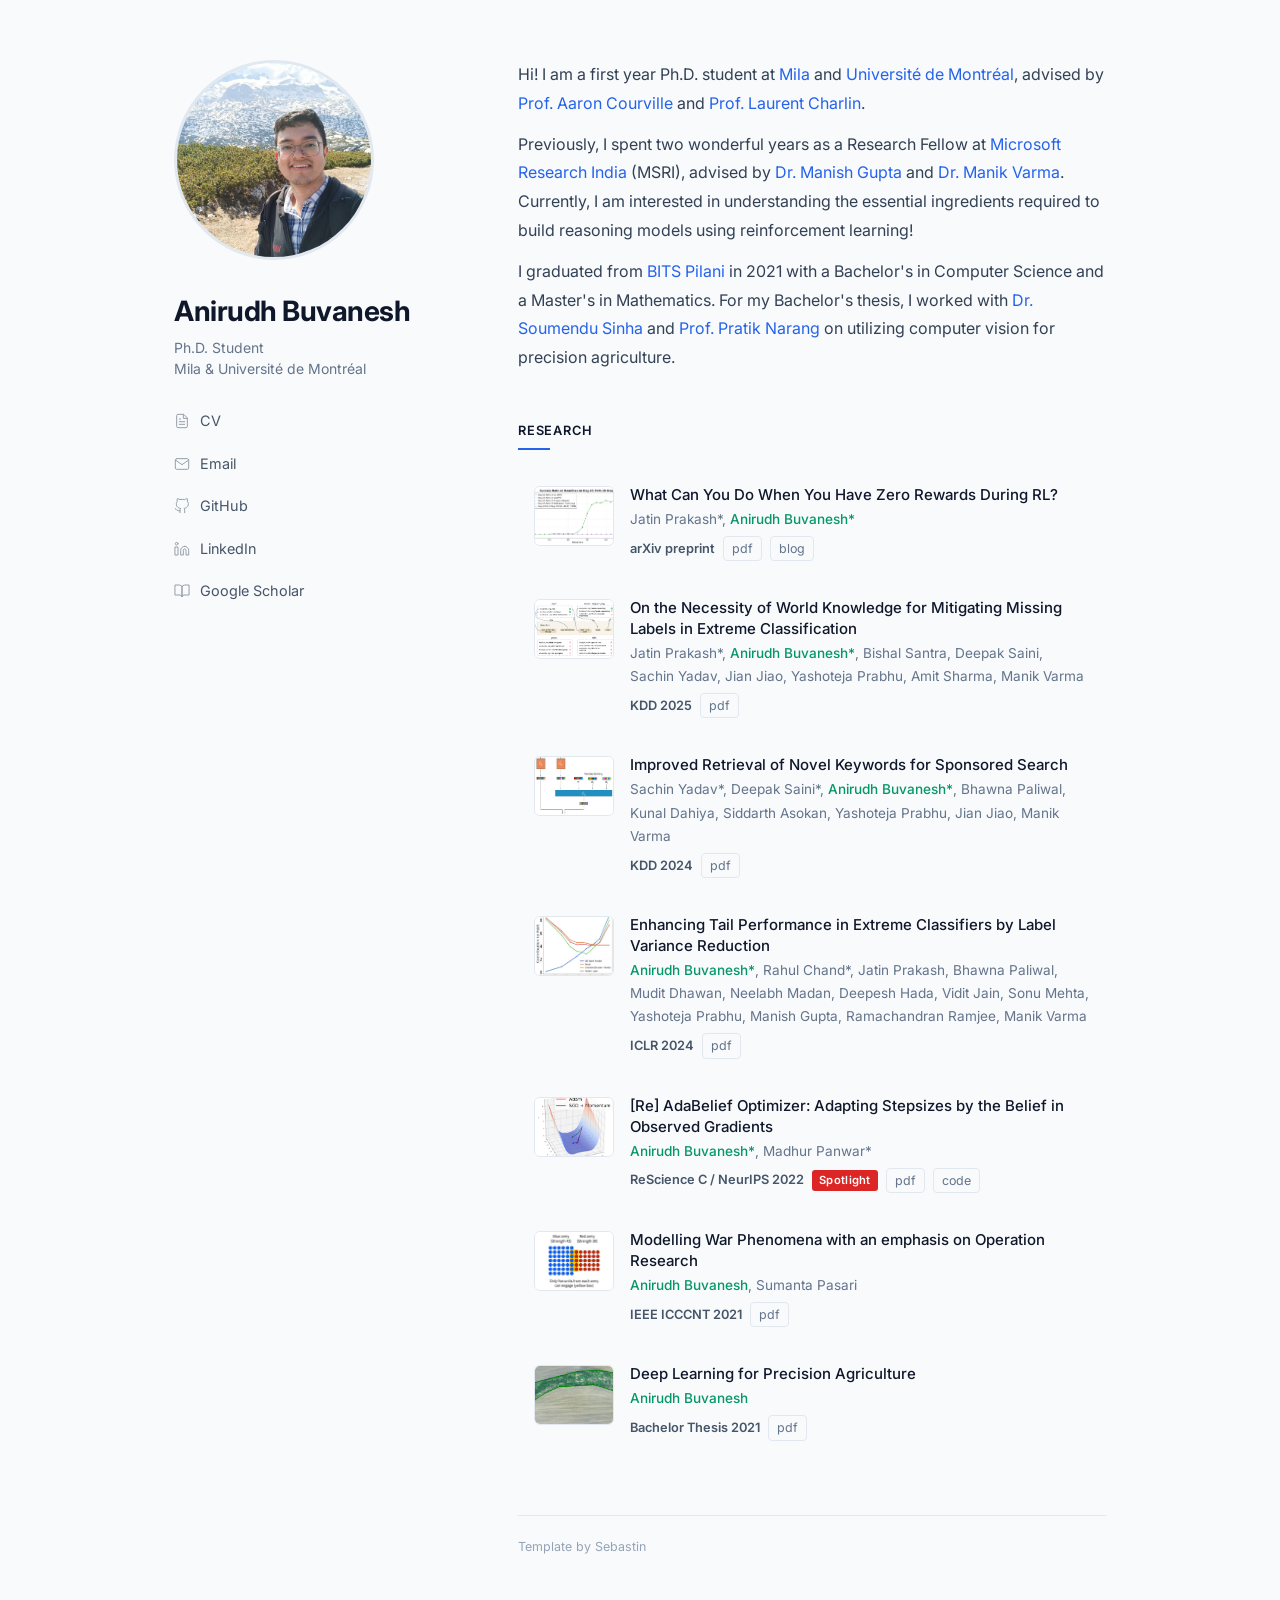
==== index.html @ 3d9d4ae3 "Redesign website with modern CSS Grid layout Drop Bootstrap dependency, fix broken image loading (ls" ====
<!doctype html>
<html lang="en">
  <head>
    <!-- Global site tag (gtag.js) - Google Analytics -->
    <script async src="https://www.googletagmanager.com/gtag/js?id=G-71WGBZ8XFJ"></script>
    <script>
      window.dataLayer = window.dataLayer || [];
      function gtag(){dataLayer.push(arguments);}
      gtag('js', new Date());
      gtag('config', 'G-71WGBZ8XFJ');
    </script>

    <meta charset="utf-8">
    <meta name="viewport" content="width=device-width, initial-scale=1">
    <meta name="title" content="Anirudh Buvanesh">
    <meta name="description" content="Ph.D. Student at Mila, Universit&eacute; de Montr&eacute;al">
    <meta name="theme-color" content="#0f172a">

    <link rel="apple-touch-icon" sizes="180x180" href="images/nicons/apple-touch-icon.png">
    <link rel="icon" type="image/png" sizes="32x32" href="images/nicons/favicon-32x32.png">
    <link rel="icon" type="image/png" sizes="16x16" href="images/nicons/favicon-16x16.png">
    <link href="https://fonts.googleapis.com/css2?family=Inter:wght@300;400;500;600;700&display=swap" rel="stylesheet">

    <title>Anirudh Buvanesh</title>

    <style>
      *, *::before, *::after { box-sizing: border-box; margin: 0; padding: 0; }

      html { scroll-behavior: smooth; }

      body {
        font-family: 'Inter', -apple-system, BlinkMacSystemFont, sans-serif;
        color: #334155;
        font-size: 15px;
        line-height: 1.7;
        background: #f8fafc;
      }

      .wrapper {
        max-width: 980px;
        margin: 0 auto;
        padding: 60px 24px 80px;
        display: grid;
        grid-template-columns: 280px 1fr;
        gap: 64px;
        align-items: start;
      }

      /* --- Sidebar --- */
      .sidebar {
        position: sticky;
        top: 40px;
      }

      .profile-pic {
        width: 200px;
        height: 200px;
        border-radius: 50%;
        object-fit: cover;
        border: 3px solid #e2e8f0;
        margin-bottom: 20px;
      }

      .name {
        font-size: 1.75rem;
        font-weight: 700;
        color: #0f172a;
        letter-spacing: -0.5px;
        margin-bottom: 2px;
      }

      .subtitle {
        font-size: 0.875rem;
        color: #64748b;
        margin-bottom: 24px;
        line-height: 1.5;
      }

      .nav-links {
        display: flex;
        flex-direction: column;
        gap: 6px;
      }

      .nav-link {
        display: inline-flex;
        align-items: center;
        gap: 10px;
        color: #475569;
        font-size: 0.9rem;
        font-weight: 400;
        padding: 6px 0;
        text-decoration: none;
        transition: color 0.15s;
      }

      .nav-link:hover {
        color: #0f172a;
      }

      .nav-link svg {
        width: 16px;
        height: 16px;
        opacity: 0.55;
        flex-shrink: 0;
        transition: opacity 0.15s;
      }

      .nav-link:hover svg {
        opacity: 0.85;
      }

      /* --- Main content --- */
      .main { min-width: 0; }

      .bio {
        font-size: 1rem;
        line-height: 1.8;
        color: #334155;
      }

      .bio a {
        color: #2563eb;
        text-decoration: none;
        border-bottom: 1px solid transparent;
        transition: border-color 0.2s;
      }

      .bio a:hover {
        border-bottom-color: #2563eb;
      }

      .section-title {
        font-size: 1.15rem;
        font-weight: 600;
        color: #0f172a;
        margin: 48px 0 20px;
        text-transform: uppercase;
        letter-spacing: 0.8px;
        font-size: 0.8rem;
      }

      .section-title::after {
        content: '';
        display: block;
        width: 32px;
        height: 2px;
        background: #2563eb;
        margin-top: 6px;
      }

      /* --- Paper cards --- */
      .papers { display: flex; flex-direction: column; gap: 8px; }

      .paper {
        display: grid;
        grid-template-columns: 80px 1fr;
        gap: 16px;
        padding: 14px 16px;
        border-radius: 10px;
        transition: background-color 0.15s;
      }

      .paper:hover {
        background: #f1f5f9;
      }

      .paper-img {
        width: 80px;
        height: 60px;
        object-fit: cover;
        border-radius: 6px;
        border: 1px solid #e2e8f0;
        margin-top: 2px;
      }

      .paper-info { min-width: 0; }

      .paper-title {
        font-weight: 500;
        color: #0f172a;
        line-height: 1.4;
      }

      .paper-title a {
        color: inherit;
        text-decoration: none;
        transition: color 0.15s;
      }

      .paper-title a:hover {
        color: #2563eb;
      }

      .paper-authors {
        font-size: 0.85rem;
        color: #64748b;
        margin-top: 3px;
      }

      .paper-authors .me {
        color: #059669;
        font-weight: 500;
      }

      .paper-meta {
        display: flex;
        align-items: center;
        gap: 8px;
        margin-top: 5px;
        flex-wrap: wrap;
      }

      .paper-venue {
        font-size: 0.8rem;
        font-weight: 600;
        color: #475569;
      }

      .badge-spotlight {
        font-size: 0.7rem;
        font-weight: 600;
        color: #fff;
        background: #dc2626;
        padding: 1px 7px;
        border-radius: 3px;
        letter-spacing: 0.3px;
      }

      .paper-link {
        font-size: 0.78rem;
        color: #64748b;
        border: 1px solid #e2e8f0;
        padding: 1px 8px;
        border-radius: 4px;
        text-decoration: none;
        transition: all 0.15s;
      }

      .paper-link:hover {
        background: #0f172a;
        color: #fff;
        border-color: #0f172a;
      }

      /* --- Footer --- */
      .footer {
        margin-top: 60px;
        padding-top: 20px;
        border-top: 1px solid #e2e8f0;
        font-size: 0.78rem;
        color: #94a3b8;
      }

      .footer a {
        color: #94a3b8;
        text-decoration: none;
      }

      .footer a:hover { color: #64748b; }

      /* --- Mobile --- */
      @media (max-width: 768px) {
        .wrapper {
          grid-template-columns: 1fr;
          gap: 32px;
          padding: 32px 20px 60px;
        }

        .sidebar {
          position: static;
          text-align: center;
        }

        .nav-links {
          flex-direction: row;
          flex-wrap: wrap;
          justify-content: center;
          gap: 4px 16px;
        }

        .paper {
          grid-template-columns: 1fr;
        }

        .paper-img { display: none; }
      }

      /* --- Fade in --- */
      @keyframes fadeIn {
        from { opacity: 0; transform: translateY(12px); }
        to { opacity: 1; transform: translateY(0); }
      }

      .bio { animation: fadeIn 0.5s ease-out; }
      .paper { animation: fadeIn 0.4s ease-out both; }
      .paper:nth-child(1) { animation-delay: 0.05s; }
      .paper:nth-child(2) { animation-delay: 0.1s; }
      .paper:nth-child(3) { animation-delay: 0.15s; }
      .paper:nth-child(4) { animation-delay: 0.2s; }
      .paper:nth-child(5) { animation-delay: 0.25s; }
      .paper:nth-child(6) { animation-delay: 0.3s; }
      .paper:nth-child(7) { animation-delay: 0.35s; }
    </style>
  </head>

  <body>
    <div class="wrapper">
      <!-- Sidebar -->
      <aside class="sidebar">
        <img src="images/tools/Anirudh_Profile.jpg" alt="Anirudh Buvanesh" class="profile-pic">
        <div class="name">Anirudh Buvanesh</div>
        <div class="subtitle">Ph.D. Student<br>Mila &amp; Universit&eacute; de Montr&eacute;al</div>
        <nav class="nav-links">
          <a class="nav-link" href="assets/Anirudh_CV.pdf" target="_blank">
            <svg viewBox="0 0 24 24" fill="none" stroke="currentColor" stroke-width="1.5" stroke-linecap="round" stroke-linejoin="round"><path d="M14 2H6a2 2 0 0 0-2 2v16a2 2 0 0 0 2 2h12a2 2 0 0 0 2-2V8z"/><polyline points="14 2 14 8 20 8"/><line x1="16" y1="13" x2="8" y2="13"/><line x1="16" y1="17" x2="8" y2="17"/><polyline points="10 9 9 9 8 9"/></svg>
            CV
          </a>
          <a class="nav-link" href="mailto:anirudhb1102@gmail.com">
            <svg viewBox="0 0 24 24" fill="none" stroke="currentColor" stroke-width="1.5" stroke-linecap="round" stroke-linejoin="round"><path d="M4 4h16c1.1 0 2 .9 2 2v12c0 1.1-.9 2-2 2H4c-1.1 0-2-.9-2-2V6c0-1.1.9-2 2-2z"/><polyline points="22,6 12,13 2,6"/></svg>
            Email
          </a>
          <a class="nav-link" href="https://github.com/anirudhb11" target="_blank">
            <svg viewBox="0 0 24 24" fill="none" stroke="currentColor" stroke-width="1.5" stroke-linecap="round" stroke-linejoin="round"><path d="M9 19c-5 1.5-5-2.5-7-3m14 6v-3.87a3.37 3.37 0 0 0-.94-2.61c3.14-.35 6.44-1.54 6.44-7A5.44 5.44 0 0 0 20 4.77 5.07 5.07 0 0 0 19.91 1S18.73.65 16 2.48a13.38 13.38 0 0 0-7 0C6.27.65 5.09 1 5.09 1A5.07 5.07 0 0 0 5 4.77a5.44 5.44 0 0 0-1.5 3.78c0 5.42 3.3 6.61 6.44 7A3.37 3.37 0 0 0 9 18.13V22"/></svg>
            GitHub
          </a>
          <a class="nav-link" href="https://in.linkedin.com/in/anirudh-buvanesh-93873a146" target="_blank">
            <svg viewBox="0 0 24 24" fill="none" stroke="currentColor" stroke-width="1.5" stroke-linecap="round" stroke-linejoin="round"><path d="M16 8a6 6 0 0 1 6 6v7h-4v-7a2 2 0 0 0-2-2 2 2 0 0 0-2 2v7h-4v-7a6 6 0 0 1 6-6z"/><rect x="2" y="9" width="4" height="12"/><circle cx="4" cy="4" r="2"/></svg>
            LinkedIn
          </a>
          <a class="nav-link" href="https://scholar.google.com/citations?user=xohr6bwAAAAJ&hl=en" target="_blank">
            <svg viewBox="0 0 24 24" fill="none" stroke="currentColor" stroke-width="1.5" stroke-linecap="round" stroke-linejoin="round"><path d="M2 3h6a4 4 0 0 1 4 4v14a3 3 0 0 0-3-3H2z"/><path d="M22 3h-6a4 4 0 0 0-4 4v14a3 3 0 0 1 3-3h7z"/></svg>
            Google Scholar
          </a>
        </nav>
      </aside>

      <!-- Main Content -->
      <main class="main">
        <div class="bio">
          <p>Hi! I am a first year Ph.D. student at <a href="https://mila.quebec/en/about/about-mila">Mila</a> and <a href="https://www.umontreal.ca/">Universit&eacute; de Montr&eacute;al</a>, advised by <a href="https://mila.quebec/en/directory/aaron-courville">Prof. Aaron Courville</a> and <a href="https://mila.quebec/en/directory/laurent-charlin">Prof. Laurent Charlin</a>.</p>

          <p style="margin-top: 12px;">Previously, I spent two wonderful years as a Research Fellow at <a href="https://www.microsoft.com/en-us/research/academic-program/research-fellows-program-at-microsoft-research-india/" target="_blank">Microsoft Research India</a> (MSRI), advised by <a href="https://www.microsoft.com/en-us/research/people/gmanish/" target="_blank">Dr. Manish Gupta</a> and <a href="http://manikvarma.org/" target="_blank">Dr. Manik Varma</a>. Currently, I am interested in understanding the essential ingredients required to build reasoning models using reinforcement learning!</p>

          <p style="margin-top: 12px;">I graduated from <a href="https://www.bits-pilani.ac.in/" target="_blank">BITS Pilani</a> in 2021 with a Bachelor's in Computer Science and a Master's in Mathematics. For my Bachelor's thesis, I worked with <a href="https://www.ceeri.res.in/profiles/soumendu-sinha/" target="_blank">Dr. Soumendu Sinha</a> and <a href="https://www.bits-pilani.ac.in/pilani/pratik-narang/" target="_blank">Prof. Pratik Narang</a> on utilizing computer vision for precision agriculture.</p>
        </div>

        <div class="section-title">Research</div>

        <div class="papers">

          <div class="paper">
            <img src="images/sides/ZeroRewards.png" alt="" class="paper-img">
            <div class="paper-info">
              <div class="paper-title"><a href="https://arxiv.org/abs/2510.03971" target="_blank">What Can You Do When You Have Zero Rewards During RL?</a></div>
              <div class="paper-authors">Jatin Prakash*, <span class="me">Anirudh Buvanesh*</span></div>
              <div class="paper-meta">
                <span class="paper-venue">arXiv preprint</span>
                <a class="paper-link" href="https://arxiv.org/pdf/2510.03971.pdf" target="_blank">pdf</a>
                <a class="paper-link" href="https://spiffy-airbus-472.notion.site/What-Can-You-Do-When-You-Have-Zero-Rewards-During-RL-260429bdb7308024b6bdd3ed4f64c15f" target="_blank">blog</a>
              </div>
            </div>
          </div>

          <div class="paper">
            <img src="images/sides/Skim.png" alt="" class="paper-img">
            <div class="paper-info">
              <div class="paper-title"><a href="assets/pubs/prakash25skim.pdf" target="_blank">On the Necessity of World Knowledge for Mitigating Missing Labels in Extreme Classification</a></div>
              <div class="paper-authors">Jatin Prakash*, <span class="me">Anirudh Buvanesh*</span>, Bishal Santra, Deepak Saini, Sachin Yadav, Jian Jiao, Yashoteja Prabhu, Amit Sharma, Manik Varma</div>
              <div class="paper-meta">
                <span class="paper-venue">KDD 2025</span>
                <a class="paper-link" href="assets/pubs/prakash25skim.pdf" target="_blank">pdf</a>
              </div>
            </div>
          </div>

          <div class="paper">
            <img src="images/sides/Irene.jpg" alt="" class="paper-img">
            <div class="paper-info">
              <div class="paper-title"><a href="assets/pubs/yadav24irene.pdf" target="_blank">Improved Retrieval of Novel Keywords for Sponsored Search</a></div>
              <div class="paper-authors">Sachin Yadav*, Deepak Saini*, <span class="me">Anirudh Buvanesh*</span>, Bhawna Paliwal, Kunal Dahiya, Siddarth Asokan, Yashoteja Prabhu, Jian Jiao, Manik Varma</div>
              <div class="paper-meta">
                <span class="paper-venue">KDD 2024</span>
                <a class="paper-link" href="assets/pubs/yadav24irene.pdf" target="_blank">pdf</a>
              </div>
            </div>
          </div>

          <div class="paper">
            <img src="images/sides/Lever.jpg" alt="" class="paper-img">
            <div class="paper-info">
              <div class="paper-title"><a href="assets/pubs/buvanesh24lever.pdf" target="_blank">Enhancing Tail Performance in Extreme Classifiers by Label Variance Reduction</a></div>
              <div class="paper-authors"><span class="me">Anirudh Buvanesh*</span>, Rahul Chand*, Jatin Prakash, Bhawna Paliwal, Mudit Dhawan, Neelabh Madan, Deepesh Hada, Vidit Jain, Sonu Mehta, Yashoteja Prabhu, Manish Gupta, Ramachandran Ramjee, Manik Varma</div>
              <div class="paper-meta">
                <span class="paper-venue">ICLR 2024</span>
                <a class="paper-link" href="assets/pubs/buvanesh24lever.pdf" target="_blank">pdf</a>
              </div>
            </div>
          </div>

          <div class="paper">
            <img src="images/sides/AdaBelief.png" alt="" class="paper-img">
            <div class="paper-info">
              <div class="paper-title"><a href="https://neurips.cc/virtual/2022/spotlight/64784" target="_blank">[Re] AdaBelief Optimizer: Adapting Stepsizes by the Belief in Observed Gradients</a></div>
              <div class="paper-authors"><span class="me">Anirudh Buvanesh*</span>, Madhur Panwar*</div>
              <div class="paper-meta">
                <span class="paper-venue">ReScience C / NeurIPS 2022</span>
                <span class="badge-spotlight">Spotlight</span>
                <a class="paper-link" href="assets/pubs/buvanesh22re_adabelief.pdf" target="_blank">pdf</a>
                <a class="paper-link" href="https://github.com/anirudhb11/Adabelief-Optimizer-RC/" target="_blank">code</a>
              </div>
            </div>
          </div>

          <div class="paper">
            <img src="images/sides/WarModels.jpg" alt="" class="paper-img">
            <div class="paper-info">
              <div class="paper-title"><a href="https://ieeexplore.ieee.org/document/9579660" target="_blank">Modelling War Phenomena with an emphasis on Operation Research</a></div>
              <div class="paper-authors"><span class="me">Anirudh Buvanesh</span>, Sumanta Pasari</div>
              <div class="paper-meta">
                <span class="paper-venue">IEEE ICCCNT 2021</span>
                <a class="paper-link" href="assets/pubs/buvanesh21modelingwar.pdf" target="_blank">pdf</a>
              </div>
            </div>
          </div>

          <div class="paper">
            <img src="images/sides/Waterway.png" alt="" class="paper-img">
            <div class="paper-info">
              <div class="paper-title"><a href="https://www.researchgate.net/publication/355886893_Proposing_A_Deep_Learning_Based_Architecture_for_Agriculture_Vision" target="_blank">Deep Learning for Precision Agriculture</a></div>
              <div class="paper-authors"><span class="me">Anirudh Buvanesh</span></div>
              <div class="paper-meta">
                <span class="paper-venue">Bachelor Thesis 2021</span>
                <a class="paper-link" href="assets/pubs/buvanesh21thesis.pdf" target="_blank">pdf</a>
              </div>
            </div>
          </div>

        </div>

        <div class="footer">
          Template by <a href="https://github.com/SebastinSanty/minimal-research-theme" target="_blank">Sebastin</a>
        </div>
      </main>
    </div>

    <a href="https://clustrmaps.com/site/1bljo" title="Visit tracker"><img src="//www.clustrmaps.com/map_v2.png?d=gPHSdbYw5_9LyWfoYNEn8Vqli8zfJqP0tW79X38uS-Q&cl=ffffff" style="display:none"></a>
  </body>
</html>
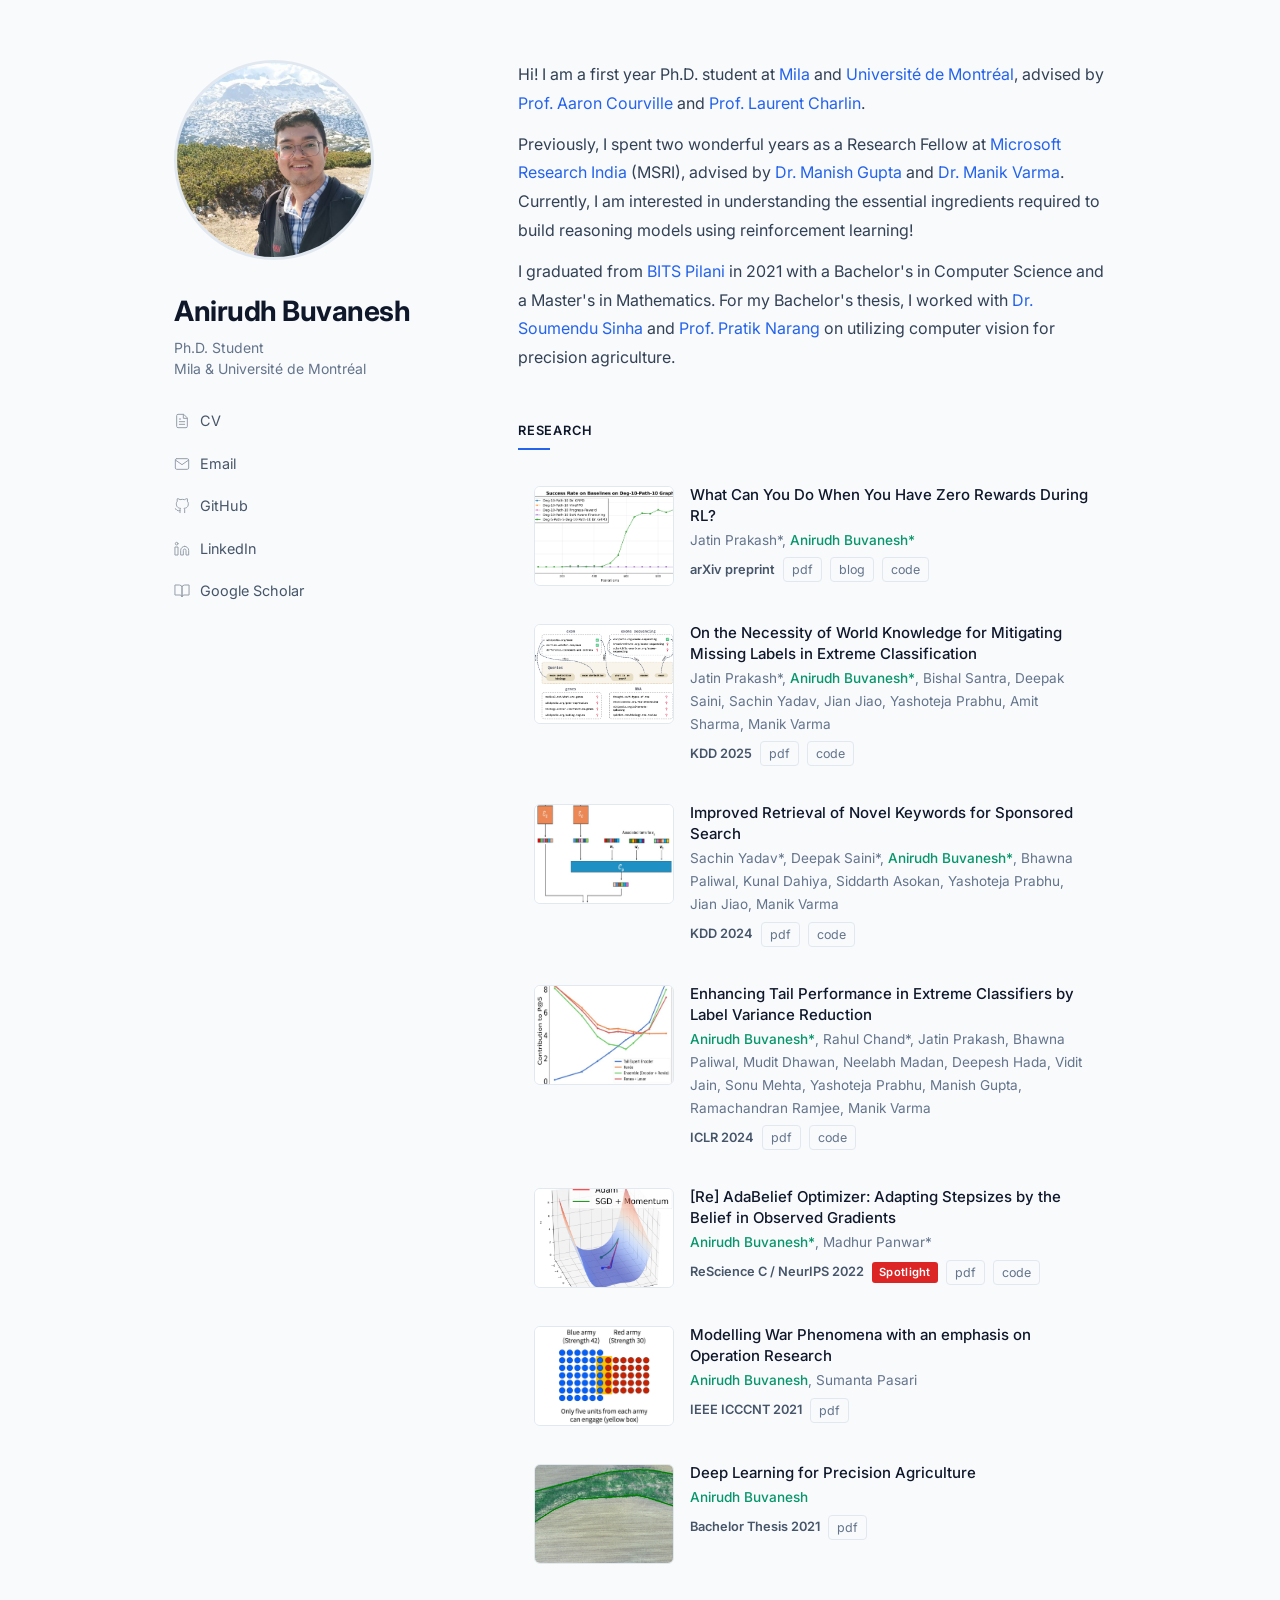
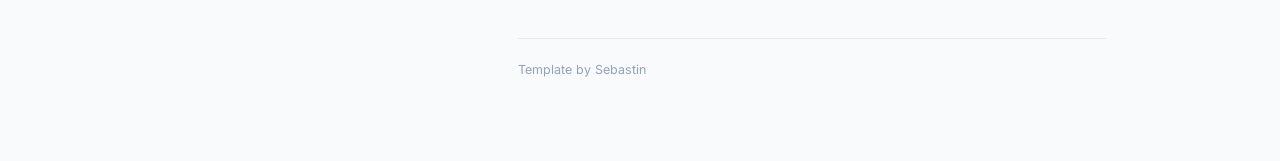
==== commit c0d3f584: "Add code links to papers and enlarge paper thumbnails Co-Authored-By: Claude Opus 4.6 <noreply@anthr" ====
--- a/index.html
+++ b/index.html
@@ -154,7 +154,7 @@
 
       .paper {
         display: grid;
-        grid-template-columns: 80px 1fr;
+        grid-template-columns: 140px 1fr;
         gap: 16px;
         padding: 14px 16px;
         border-radius: 10px;
@@ -166,8 +166,8 @@
       }
 
       .paper-img {
-        width: 80px;
-        height: 60px;
+        width: 140px;
+        height: 100px;
         object-fit: cover;
         border-radius: 6px;
         border: 1px solid #e2e8f0;
@@ -358,6 +358,7 @@
                 <span class="paper-venue">arXiv preprint</span>
                 <a class="paper-link" href="https://arxiv.org/pdf/2510.03971.pdf" target="_blank">pdf</a>
                 <a class="paper-link" href="https://spiffy-airbus-472.notion.site/What-Can-You-Do-When-You-Have-Zero-Rewards-During-RL-260429bdb7308024b6bdd3ed4f64c15f" target="_blank">blog</a>
+                <a class="paper-link" href="https://github.com/rl4reasoning/rl-baselines" target="_blank">code</a>
               </div>
             </div>
           </div>
@@ -370,6 +371,7 @@
               <div class="paper-meta">
                 <span class="paper-venue">KDD 2025</span>
                 <a class="paper-link" href="assets/pubs/prakash25skim.pdf" target="_blank">pdf</a>
+                <a class="paper-link" href="https://github.com/bicycleman15/skim" target="_blank">code</a>
               </div>
             </div>
           </div>
@@ -382,6 +384,7 @@
               <div class="paper-meta">
                 <span class="paper-venue">KDD 2024</span>
                 <a class="paper-link" href="assets/pubs/yadav24irene.pdf" target="_blank">pdf</a>
+                <a class="paper-link" href="https://github.com/yadav-sachin/IRENE" target="_blank">code</a>
               </div>
             </div>
           </div>
@@ -394,6 +397,7 @@
               <div class="paper-meta">
                 <span class="paper-venue">ICLR 2024</span>
                 <a class="paper-link" href="assets/pubs/buvanesh24lever.pdf" target="_blank">pdf</a>
+                <a class="paper-link" href="https://github.com/anirudhb11/LEVER" target="_blank">code</a>
               </div>
             </div>
           </div>
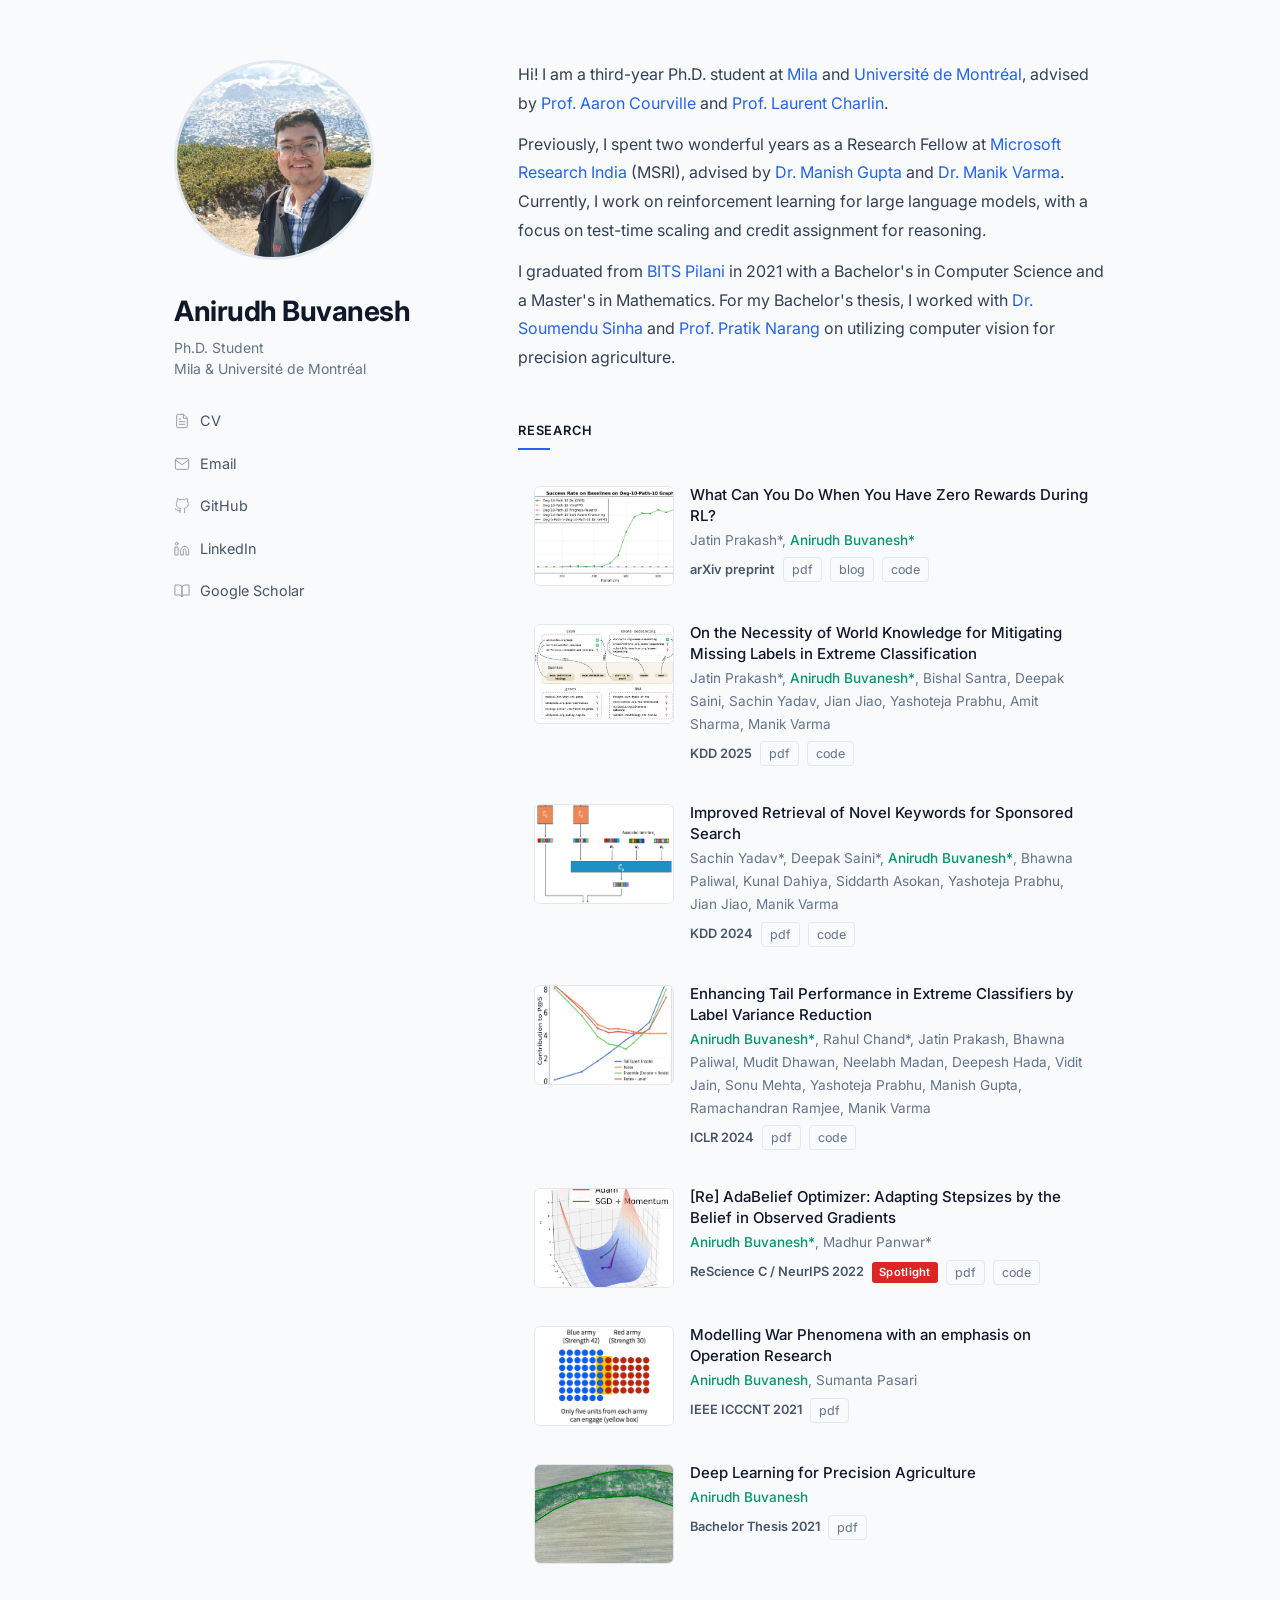
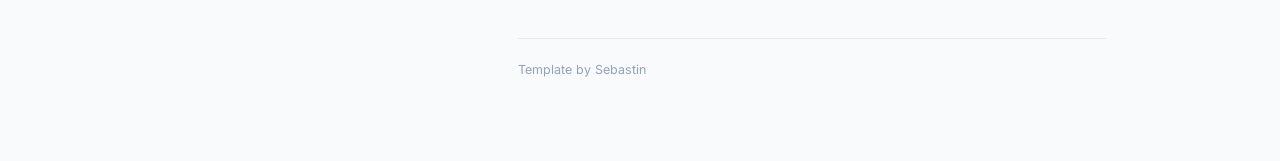
==== commit 3d019909: "Update PhD year and research interests" ====
--- a/index.html
+++ b/index.html
@@ -338,9 +338,9 @@
       <!-- Main Content -->
       <main class="main">
         <div class="bio">
-          <p>Hi! I am a first year Ph.D. student at <a href="https://mila.quebec/en/about/about-mila">Mila</a> and <a href="https://www.umontreal.ca/">Universit&eacute; de Montr&eacute;al</a>, advised by <a href="https://mila.quebec/en/directory/aaron-courville">Prof. Aaron Courville</a> and <a href="https://mila.quebec/en/directory/laurent-charlin">Prof. Laurent Charlin</a>.</p>
-
-          <p style="margin-top: 12px;">Previously, I spent two wonderful years as a Research Fellow at <a href="https://www.microsoft.com/en-us/research/academic-program/research-fellows-program-at-microsoft-research-india/" target="_blank">Microsoft Research India</a> (MSRI), advised by <a href="https://www.microsoft.com/en-us/research/people/gmanish/" target="_blank">Dr. Manish Gupta</a> and <a href="http://manikvarma.org/" target="_blank">Dr. Manik Varma</a>. Currently, I am interested in understanding the essential ingredients required to build reasoning models using reinforcement learning!</p>
+          <p>Hi! I am a third-year Ph.D. student at <a href="https://mila.quebec/en/about/about-mila">Mila</a> and <a href="https://www.umontreal.ca/">Universit&eacute; de Montr&eacute;al</a>, advised by <a href="https://mila.quebec/en/directory/aaron-courville">Prof. Aaron Courville</a> and <a href="https://mila.quebec/en/directory/laurent-charlin">Prof. Laurent Charlin</a>.</p>
+
+          <p style="margin-top: 12px;">Previously, I spent two wonderful years as a Research Fellow at <a href="https://www.microsoft.com/en-us/research/academic-program/research-fellows-program-at-microsoft-research-india/" target="_blank">Microsoft Research India</a> (MSRI), advised by <a href="https://www.microsoft.com/en-us/research/people/gmanish/" target="_blank">Dr. Manish Gupta</a> and <a href="http://manikvarma.org/" target="_blank">Dr. Manik Varma</a>. Currently, I work on reinforcement learning for large language models, with a focus on test-time scaling and credit assignment for reasoning.</p>
 
           <p style="margin-top: 12px;">I graduated from <a href="https://www.bits-pilani.ac.in/" target="_blank">BITS Pilani</a> in 2021 with a Bachelor's in Computer Science and a Master's in Mathematics. For my Bachelor's thesis, I worked with <a href="https://www.ceeri.res.in/profiles/soumendu-sinha/" target="_blank">Dr. Soumendu Sinha</a> and <a href="https://www.bits-pilani.ac.in/pilani/pratik-narang/" target="_blank">Prof. Pratik Narang</a> on utilizing computer vision for precision agriculture.</p>
         </div>
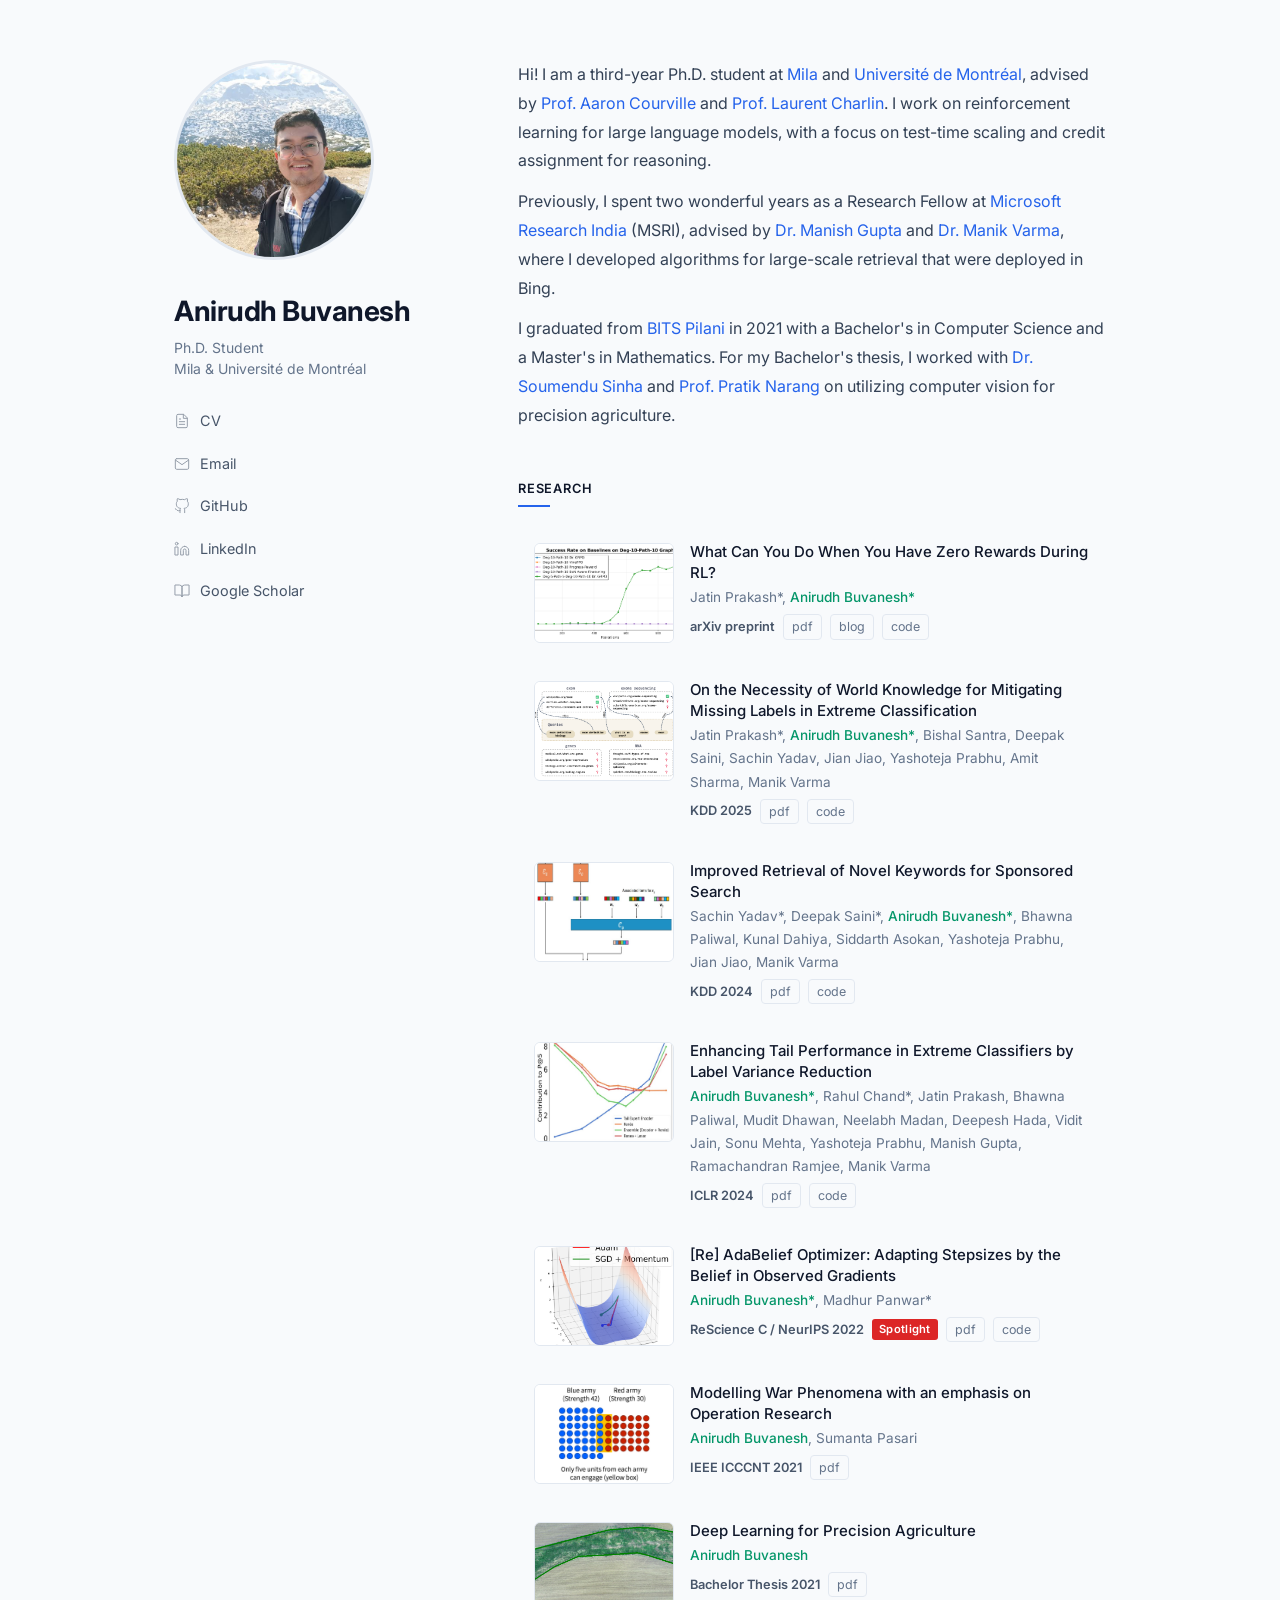
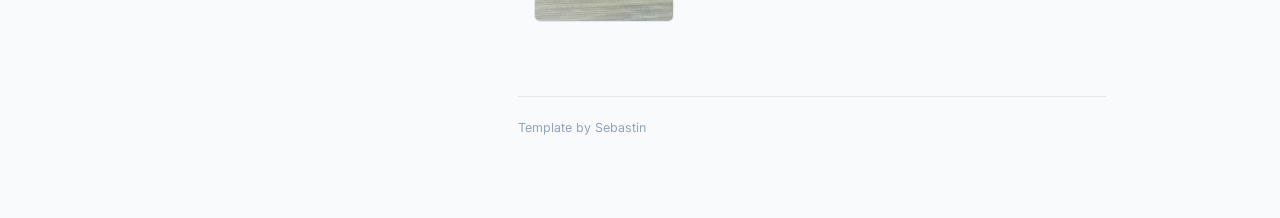
==== commit c12e97c3: "Refine homepage research summary" ====
--- a/index.html
+++ b/index.html
@@ -338,9 +338,9 @@
       <!-- Main Content -->
       <main class="main">
         <div class="bio">
-          <p>Hi! I am a third-year Ph.D. student at <a href="https://mila.quebec/en/about/about-mila">Mila</a> and <a href="https://www.umontreal.ca/">Universit&eacute; de Montr&eacute;al</a>, advised by <a href="https://mila.quebec/en/directory/aaron-courville">Prof. Aaron Courville</a> and <a href="https://mila.quebec/en/directory/laurent-charlin">Prof. Laurent Charlin</a>.</p>
-
-          <p style="margin-top: 12px;">Previously, I spent two wonderful years as a Research Fellow at <a href="https://www.microsoft.com/en-us/research/academic-program/research-fellows-program-at-microsoft-research-india/" target="_blank">Microsoft Research India</a> (MSRI), advised by <a href="https://www.microsoft.com/en-us/research/people/gmanish/" target="_blank">Dr. Manish Gupta</a> and <a href="http://manikvarma.org/" target="_blank">Dr. Manik Varma</a>. Currently, I work on reinforcement learning for large language models, with a focus on test-time scaling and credit assignment for reasoning.</p>
+          <p>Hi! I am a third-year Ph.D. student at <a href="https://mila.quebec/en/about/about-mila">Mila</a> and <a href="https://www.umontreal.ca/">Universit&eacute; de Montr&eacute;al</a>, advised by <a href="https://mila.quebec/en/directory/aaron-courville">Prof. Aaron Courville</a> and <a href="https://mila.quebec/en/directory/laurent-charlin">Prof. Laurent Charlin</a>. I work on reinforcement learning for large language models, with a focus on test-time scaling and credit assignment for reasoning.</p>
+
+          <p style="margin-top: 12px;">Previously, I spent two wonderful years as a Research Fellow at <a href="https://www.microsoft.com/en-us/research/academic-program/research-fellows-program-at-microsoft-research-india/" target="_blank">Microsoft Research India</a> (MSRI), advised by <a href="https://www.microsoft.com/en-us/research/people/gmanish/" target="_blank">Dr. Manish Gupta</a> and <a href="http://manikvarma.org/" target="_blank">Dr. Manik Varma</a>, where I developed algorithms for large-scale retrieval that were deployed in Bing.</p>
 
           <p style="margin-top: 12px;">I graduated from <a href="https://www.bits-pilani.ac.in/" target="_blank">BITS Pilani</a> in 2021 with a Bachelor's in Computer Science and a Master's in Mathematics. For my Bachelor's thesis, I worked with <a href="https://www.ceeri.res.in/profiles/soumendu-sinha/" target="_blank">Dr. Soumendu Sinha</a> and <a href="https://www.bits-pilani.ac.in/pilani/pratik-narang/" target="_blank">Prof. Pratik Narang</a> on utilizing computer vision for precision agriculture.</p>
         </div>
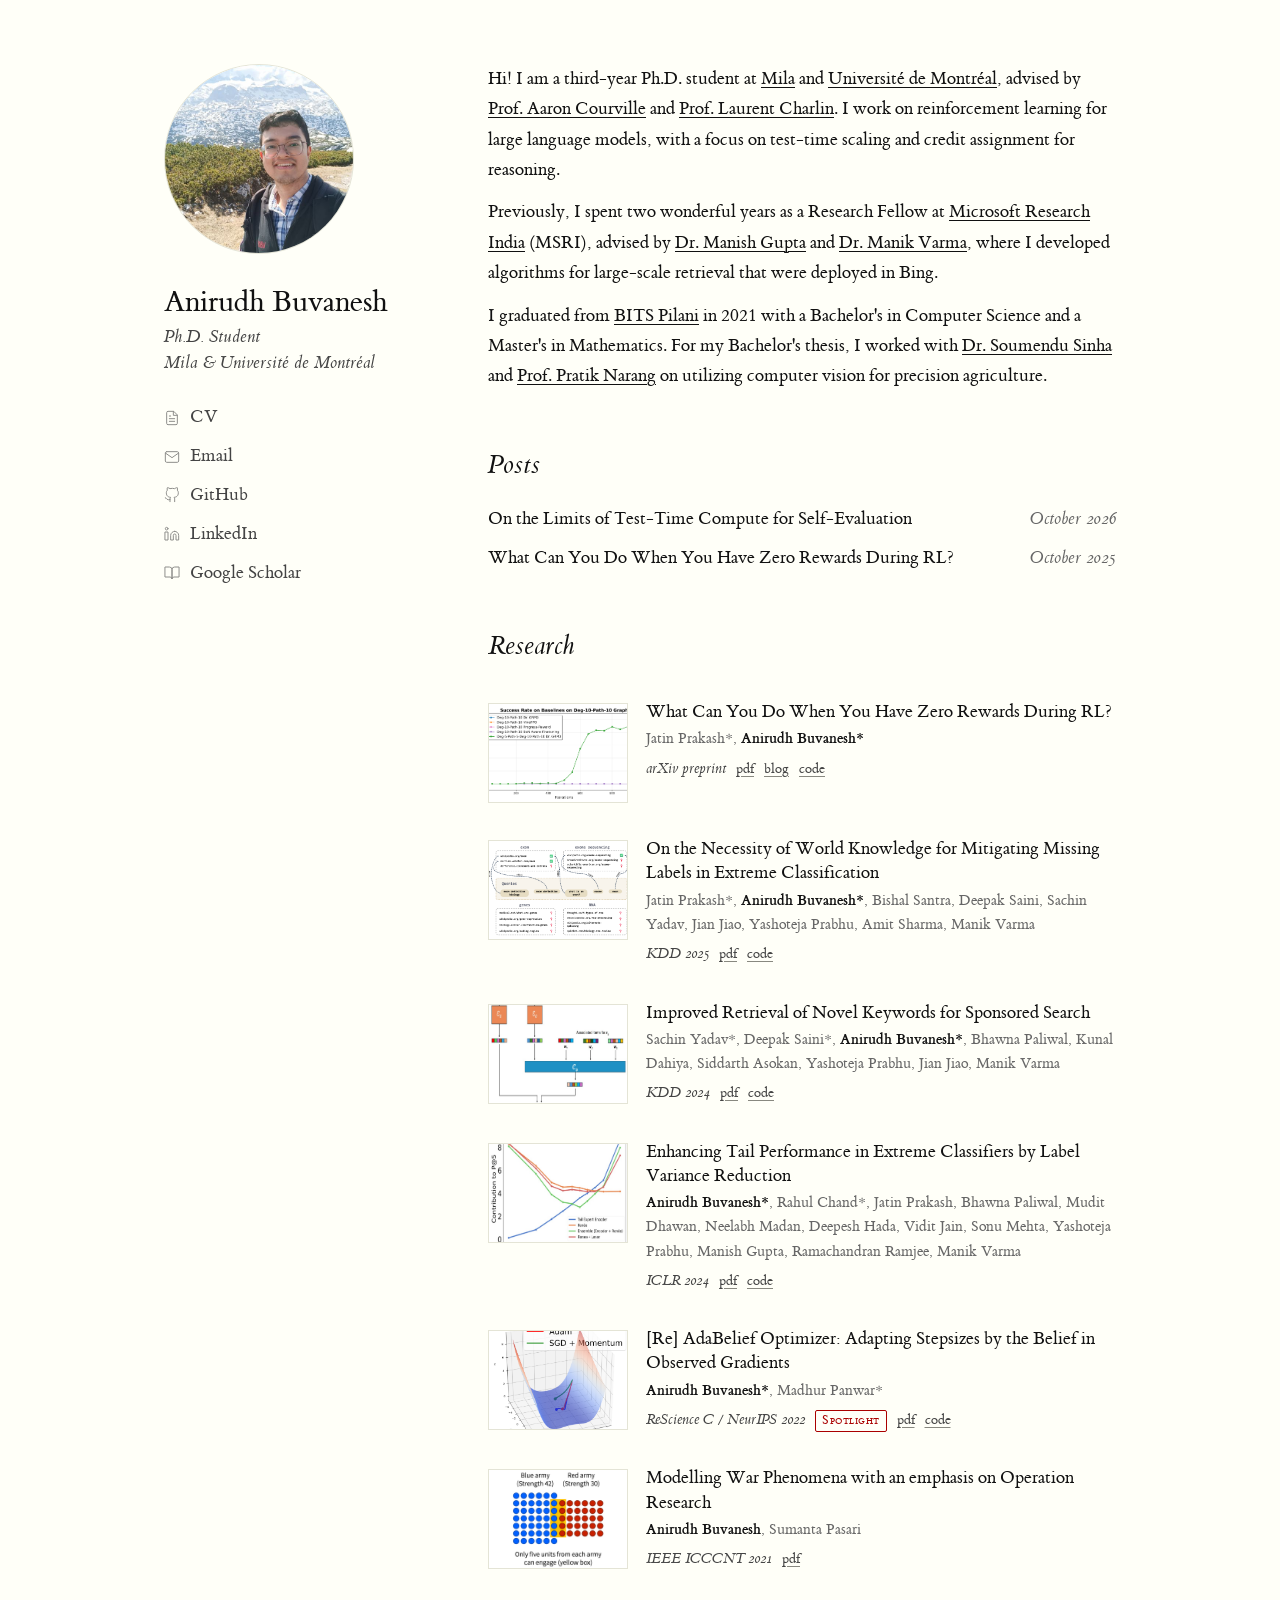
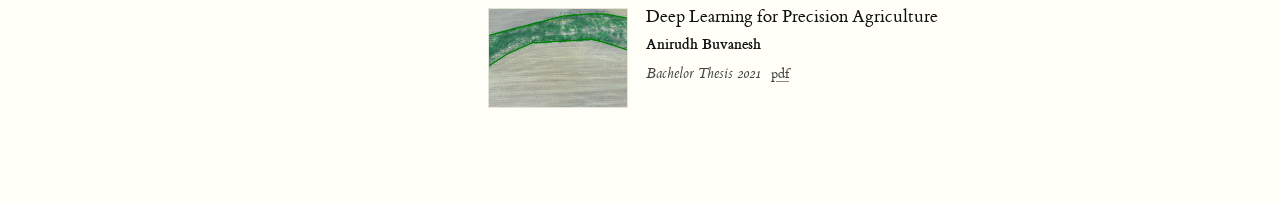
==== commit e94a3838: "Add Scorpio blog post and link it from the homepage" ====
--- a/index.html
+++ b/index.html
@@ -14,34 +14,49 @@
     <meta name="viewport" content="width=device-width, initial-scale=1">
     <meta name="title" content="Anirudh Buvanesh">
     <meta name="description" content="Ph.D. Student at Mila, Universit&eacute; de Montr&eacute;al">
-    <meta name="theme-color" content="#0f172a">
+    <meta name="theme-color" content="#fffff8">
 
     <link rel="apple-touch-icon" sizes="180x180" href="images/nicons/apple-touch-icon.png">
     <link rel="icon" type="image/png" sizes="32x32" href="images/nicons/favicon-32x32.png">
     <link rel="icon" type="image/png" sizes="16x16" href="images/nicons/favicon-16x16.png">
-    <link href="https://fonts.googleapis.com/css2?family=Inter:wght@300;400;500;600;700&display=swap" rel="stylesheet">
 
     <title>Anirudh Buvanesh</title>
 
     <style>
+      @font-face { font-family: "et-book"; src: url("fonts/et-book/et-book-roman-line-figures.woff") format("woff"); font-weight: normal; font-style: normal; font-display: swap; }
+      @font-face { font-family: "et-book"; src: url("fonts/et-book/et-book-display-italic-old-style-figures.woff") format("woff"); font-weight: normal; font-style: italic; font-display: swap; }
+      @font-face { font-family: "et-book"; src: url("fonts/et-book/et-book-bold-line-figures.woff") format("woff"); font-weight: bold; font-style: normal; font-display: swap; }
+
+      :root {
+        --paper: #fffff8;
+        --ink: #111;
+        --ink-soft: #444;
+        --ink-muted: #666;
+        --ink-faint: #888880;
+        --rule: #e4e4d6;
+        --hover: #f6f6ea;
+      }
+
       *, *::before, *::after { box-sizing: border-box; margin: 0; padding: 0; }
 
       html { scroll-behavior: smooth; }
 
       body {
-        font-family: 'Inter', -apple-system, BlinkMacSystemFont, sans-serif;
-        color: #334155;
-        font-size: 15px;
-        line-height: 1.7;
-        background: #f8fafc;
-      }
+        font-family: et-book, Palatino, "Palatino Linotype", "Book Antiqua", Georgia, serif;
+        color: var(--ink);
+        font-size: 18px;
+        line-height: 1.6;
+        background: var(--paper);
+      }
+
+      a { color: inherit; }
 
       .wrapper {
-        max-width: 980px;
+        max-width: 1000px;
         margin: 0 auto;
-        padding: 60px 24px 80px;
+        padding: 64px 24px 80px;
         display: grid;
-        grid-template-columns: 280px 1fr;
+        grid-template-columns: 260px 1fr;
         gap: 64px;
         align-items: start;
       }
@@ -53,218 +68,203 @@
       }
 
       .profile-pic {
-        width: 200px;
-        height: 200px;
+        width: 190px;
+        height: 190px;
         border-radius: 50%;
         object-fit: cover;
-        border: 3px solid #e2e8f0;
+        border: 1px solid var(--rule);
         margin-bottom: 20px;
       }
 
       .name {
-        font-size: 1.75rem;
-        font-weight: 700;
-        color: #0f172a;
-        letter-spacing: -0.5px;
-        margin-bottom: 2px;
+        font-size: 1.9rem;
+        font-weight: normal;
+        line-height: 1.2;
+        margin-bottom: 4px;
       }
 
       .subtitle {
-        font-size: 0.875rem;
-        color: #64748b;
+        font-style: italic;
+        color: var(--ink-soft);
         margin-bottom: 24px;
-        line-height: 1.5;
+        line-height: 1.45;
       }
 
       .nav-links {
         display: flex;
         flex-direction: column;
-        gap: 6px;
+        gap: 4px;
       }
 
       .nav-link {
         display: inline-flex;
         align-items: center;
         gap: 10px;
-        color: #475569;
-        font-size: 0.9rem;
-        font-weight: 400;
-        padding: 6px 0;
+        color: var(--ink-soft);
+        padding: 3px 0;
         text-decoration: none;
         transition: color 0.15s;
       }
 
       .nav-link:hover {
-        color: #0f172a;
+        color: var(--ink);
+        text-decoration: underline;
+        text-underline-offset: 3px;
       }
 
       .nav-link svg {
         width: 16px;
         height: 16px;
-        opacity: 0.55;
+        opacity: 0.6;
         flex-shrink: 0;
-        transition: opacity 0.15s;
-      }
-
-      .nav-link:hover svg {
-        opacity: 0.85;
       }
 
       /* --- Main content --- */
       .main { min-width: 0; }
 
       .bio {
-        font-size: 1rem;
-        line-height: 1.8;
-        color: #334155;
+        font-size: 1.15rem;
+        line-height: 1.65;
       }
 
       .bio a {
-        color: #2563eb;
+        color: inherit;
+        text-decoration: underline;
+        text-decoration-thickness: 1px;
+        text-underline-offset: 3px;
+      }
+
+      .bio a:hover { color: var(--ink-soft); }
+
+      .section-title {
+        font-size: 1.7rem;
+        font-weight: normal;
+        font-style: italic;
+        margin: 52px 0 18px;
+      }
+
+      /* --- Posts --- */
+      .posts { display: flex; flex-direction: column; gap: 10px; }
+
+      .post {
+        display: flex;
+        justify-content: space-between;
+        align-items: baseline;
+        gap: 16px;
+        flex-wrap: wrap;
+      }
+
+      .post-title {
+        font-size: 1.12rem;
         text-decoration: none;
-        border-bottom: 1px solid transparent;
-        transition: border-color 0.2s;
-      }
-
-      .bio a:hover {
-        border-bottom-color: #2563eb;
-      }
-
-      .section-title {
-        font-size: 1.15rem;
-        font-weight: 600;
-        color: #0f172a;
-        margin: 48px 0 20px;
-        text-transform: uppercase;
-        letter-spacing: 0.8px;
-        font-size: 0.8rem;
-      }
-
-      .section-title::after {
-        content: '';
-        display: block;
-        width: 32px;
-        height: 2px;
-        background: #2563eb;
-        margin-top: 6px;
+      }
+
+      .post-title:hover {
+        text-decoration: underline;
+        text-underline-offset: 3px;
+      }
+
+      .post-date {
+        font-style: italic;
+        color: var(--ink-muted);
+        white-space: nowrap;
       }
 
       /* --- Paper cards --- */
-      .papers { display: flex; flex-direction: column; gap: 8px; }
+      .papers { display: flex; flex-direction: column; gap: 6px; }
 
       .paper {
         display: grid;
         grid-template-columns: 140px 1fr;
-        gap: 16px;
-        padding: 14px 16px;
-        border-radius: 10px;
+        gap: 18px;
+        padding: 14px 14px;
+        margin: 0 -14px;
+        border-radius: 4px;
         transition: background-color 0.15s;
       }
 
-      .paper:hover {
-        background: #f1f5f9;
-      }
+      .paper:hover { background: var(--hover); }
 
       .paper-img {
         width: 140px;
         height: 100px;
         object-fit: cover;
-        border-radius: 6px;
-        border: 1px solid #e2e8f0;
-        margin-top: 2px;
+        border: 1px solid var(--rule);
+        margin-top: 3px;
       }
 
       .paper-info { min-width: 0; }
 
       .paper-title {
-        font-weight: 500;
-        color: #0f172a;
-        line-height: 1.4;
+        font-size: 1.12rem;
+        line-height: 1.35;
       }
 
       .paper-title a {
         color: inherit;
         text-decoration: none;
-        transition: color 0.15s;
       }
 
       .paper-title a:hover {
-        color: #2563eb;
+        text-decoration: underline;
+        text-underline-offset: 3px;
       }
 
       .paper-authors {
-        font-size: 0.85rem;
-        color: #64748b;
+        font-size: 0.95rem;
+        color: var(--ink-muted);
         margin-top: 3px;
       }
 
       .paper-authors .me {
-        color: #059669;
-        font-weight: 500;
+        color: var(--ink);
+        font-weight: bold;
       }
 
       .paper-meta {
         display: flex;
-        align-items: center;
-        gap: 8px;
+        align-items: baseline;
+        gap: 10px;
         margin-top: 5px;
         flex-wrap: wrap;
       }
 
       .paper-venue {
+        font-size: 0.95rem;
+        font-style: italic;
+        color: var(--ink-soft);
+      }
+
+      .badge-spotlight {
         font-size: 0.8rem;
-        font-weight: 600;
-        color: #475569;
-      }
-
-      .badge-spotlight {
-        font-size: 0.7rem;
-        font-weight: 600;
-        color: #fff;
-        background: #dc2626;
-        padding: 1px 7px;
-        border-radius: 3px;
-        letter-spacing: 0.3px;
+        font-variant: small-caps;
+        letter-spacing: 0.5px;
+        color: #a00;
+        border: 1px solid #a00;
+        padding: 0 6px;
+        border-radius: 2px;
       }
 
       .paper-link {
-        font-size: 0.78rem;
-        color: #64748b;
-        border: 1px solid #e2e8f0;
-        padding: 1px 8px;
-        border-radius: 4px;
-        text-decoration: none;
-        transition: all 0.15s;
+        font-size: 0.9rem;
+        color: var(--ink-soft);
+        text-decoration: underline;
+        text-decoration-color: var(--ink-faint);
+        text-underline-offset: 3px;
+        transition: color 0.15s;
       }
 
       .paper-link:hover {
-        background: #0f172a;
-        color: #fff;
-        border-color: #0f172a;
-      }
-
-      /* --- Footer --- */
-      .footer {
-        margin-top: 60px;
-        padding-top: 20px;
-        border-top: 1px solid #e2e8f0;
-        font-size: 0.78rem;
-        color: #94a3b8;
-      }
-
-      .footer a {
-        color: #94a3b8;
-        text-decoration: none;
-      }
-
-      .footer a:hover { color: #64748b; }
+        color: var(--ink);
+        text-decoration-color: var(--ink);
+      }
 
       /* --- Mobile --- */
       @media (max-width: 768px) {
         .wrapper {
           grid-template-columns: 1fr;
           gap: 32px;
-          padding: 32px 20px 60px;
+          padding: 36px 20px 60px;
         }
 
         .sidebar {
@@ -281,26 +281,11 @@
 
         .paper {
           grid-template-columns: 1fr;
+          margin: 0;
         }
 
         .paper-img { display: none; }
       }
-
-      /* --- Fade in --- */
-      @keyframes fadeIn {
-        from { opacity: 0; transform: translateY(12px); }
-        to { opacity: 1; transform: translateY(0); }
-      }
-
-      .bio { animation: fadeIn 0.5s ease-out; }
-      .paper { animation: fadeIn 0.4s ease-out both; }
-      .paper:nth-child(1) { animation-delay: 0.05s; }
-      .paper:nth-child(2) { animation-delay: 0.1s; }
-      .paper:nth-child(3) { animation-delay: 0.15s; }
-      .paper:nth-child(4) { animation-delay: 0.2s; }
-      .paper:nth-child(5) { animation-delay: 0.25s; }
-      .paper:nth-child(6) { animation-delay: 0.3s; }
-      .paper:nth-child(7) { animation-delay: 0.35s; }
     </style>
   </head>
 
@@ -345,6 +330,18 @@
           <p style="margin-top: 12px;">I graduated from <a href="https://www.bits-pilani.ac.in/" target="_blank">BITS Pilani</a> in 2021 with a Bachelor's in Computer Science and a Master's in Mathematics. For my Bachelor's thesis, I worked with <a href="https://www.ceeri.res.in/profiles/soumendu-sinha/" target="_blank">Dr. Soumendu Sinha</a> and <a href="https://www.bits-pilani.ac.in/pilani/pratik-narang/" target="_blank">Prof. Pratik Narang</a> on utilizing computer vision for precision agriculture.</p>
         </div>
 
+        <div class="section-title">Posts</div>
+        <div class="posts">
+          <div class="post">
+            <a class="post-title" href="blog/scorpio/">On the Limits of Test-Time Compute for Self-Evaluation</a>
+            <span class="post-date">October 2026</span>
+          </div>
+          <div class="post">
+            <a class="post-title" href="https://spiffy-airbus-472.notion.site/What-Can-You-Do-When-You-Have-Zero-Rewards-During-RL-260429bdb7308024b6bdd3ed4f64c15f" target="_blank">What Can You Do When You Have Zero Rewards During RL?</a>
+            <span class="post-date">October 2025</span>
+          </div>
+        </div>
+
         <div class="section-title">Research</div>
 
         <div class="papers">
@@ -442,9 +439,6 @@
 
         </div>
 
-        <div class="footer">
-          Template by <a href="https://github.com/SebastinSanty/minimal-research-theme" target="_blank">Sebastin</a>
-        </div>
       </main>
     </div>
 
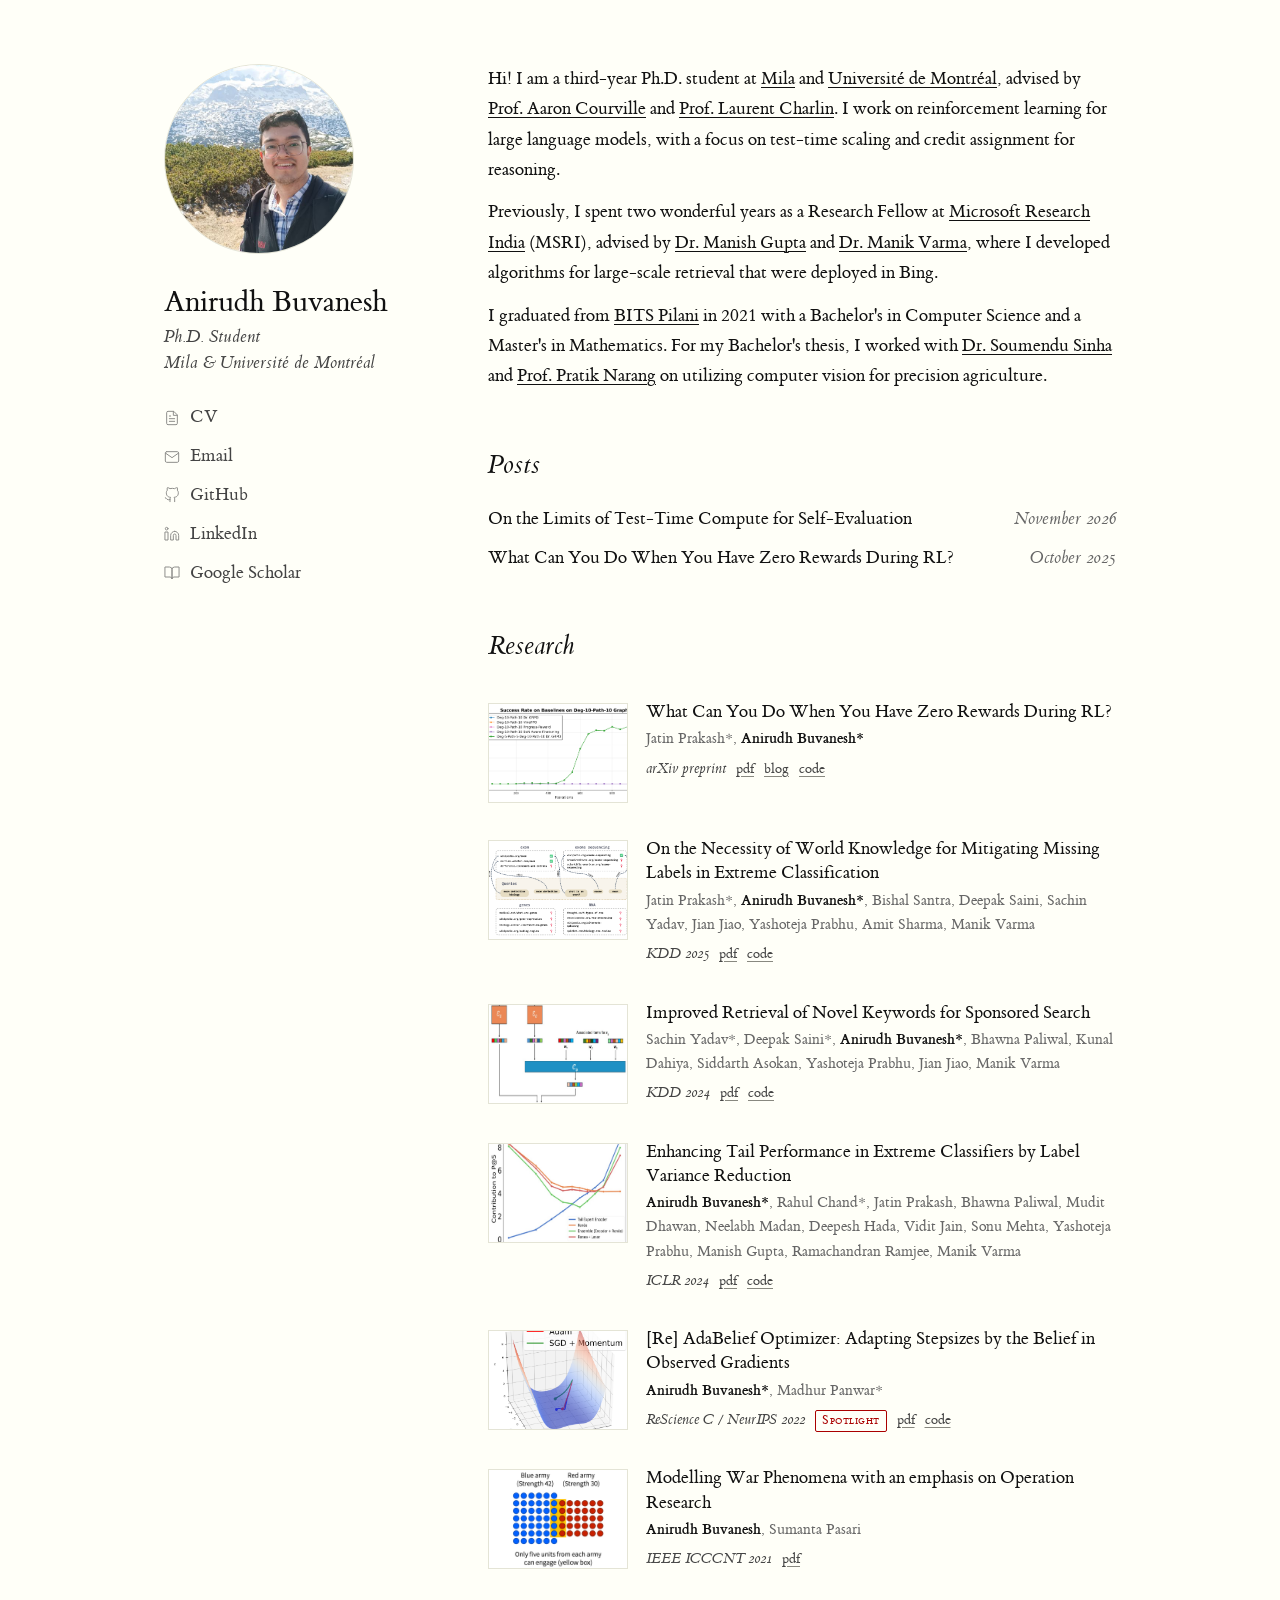
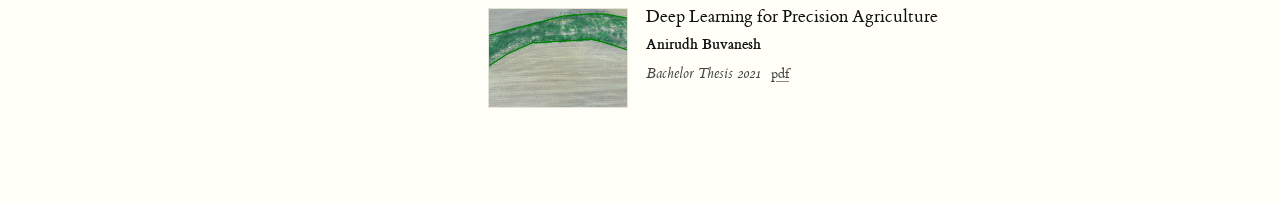
==== commit 6ff5dd2d: "Scorpio post: November 2026 on the homepage, 11 min read" ====
--- a/index.html
+++ b/index.html
@@ -334,7 +334,7 @@
         <div class="posts">
           <div class="post">
             <a class="post-title" href="blog/scorpio/">On the Limits of Test-Time Compute for Self-Evaluation</a>
-            <span class="post-date">October 2026</span>
+            <span class="post-date">November 2026</span>
           </div>
           <div class="post">
             <a class="post-title" href="https://spiffy-airbus-472.notion.site/What-Can-You-Do-When-You-Have-Zero-Rewards-During-RL-260429bdb7308024b6bdd3ed4f64c15f" target="_blank">What Can You Do When You Have Zero Rewards During RL?</a>
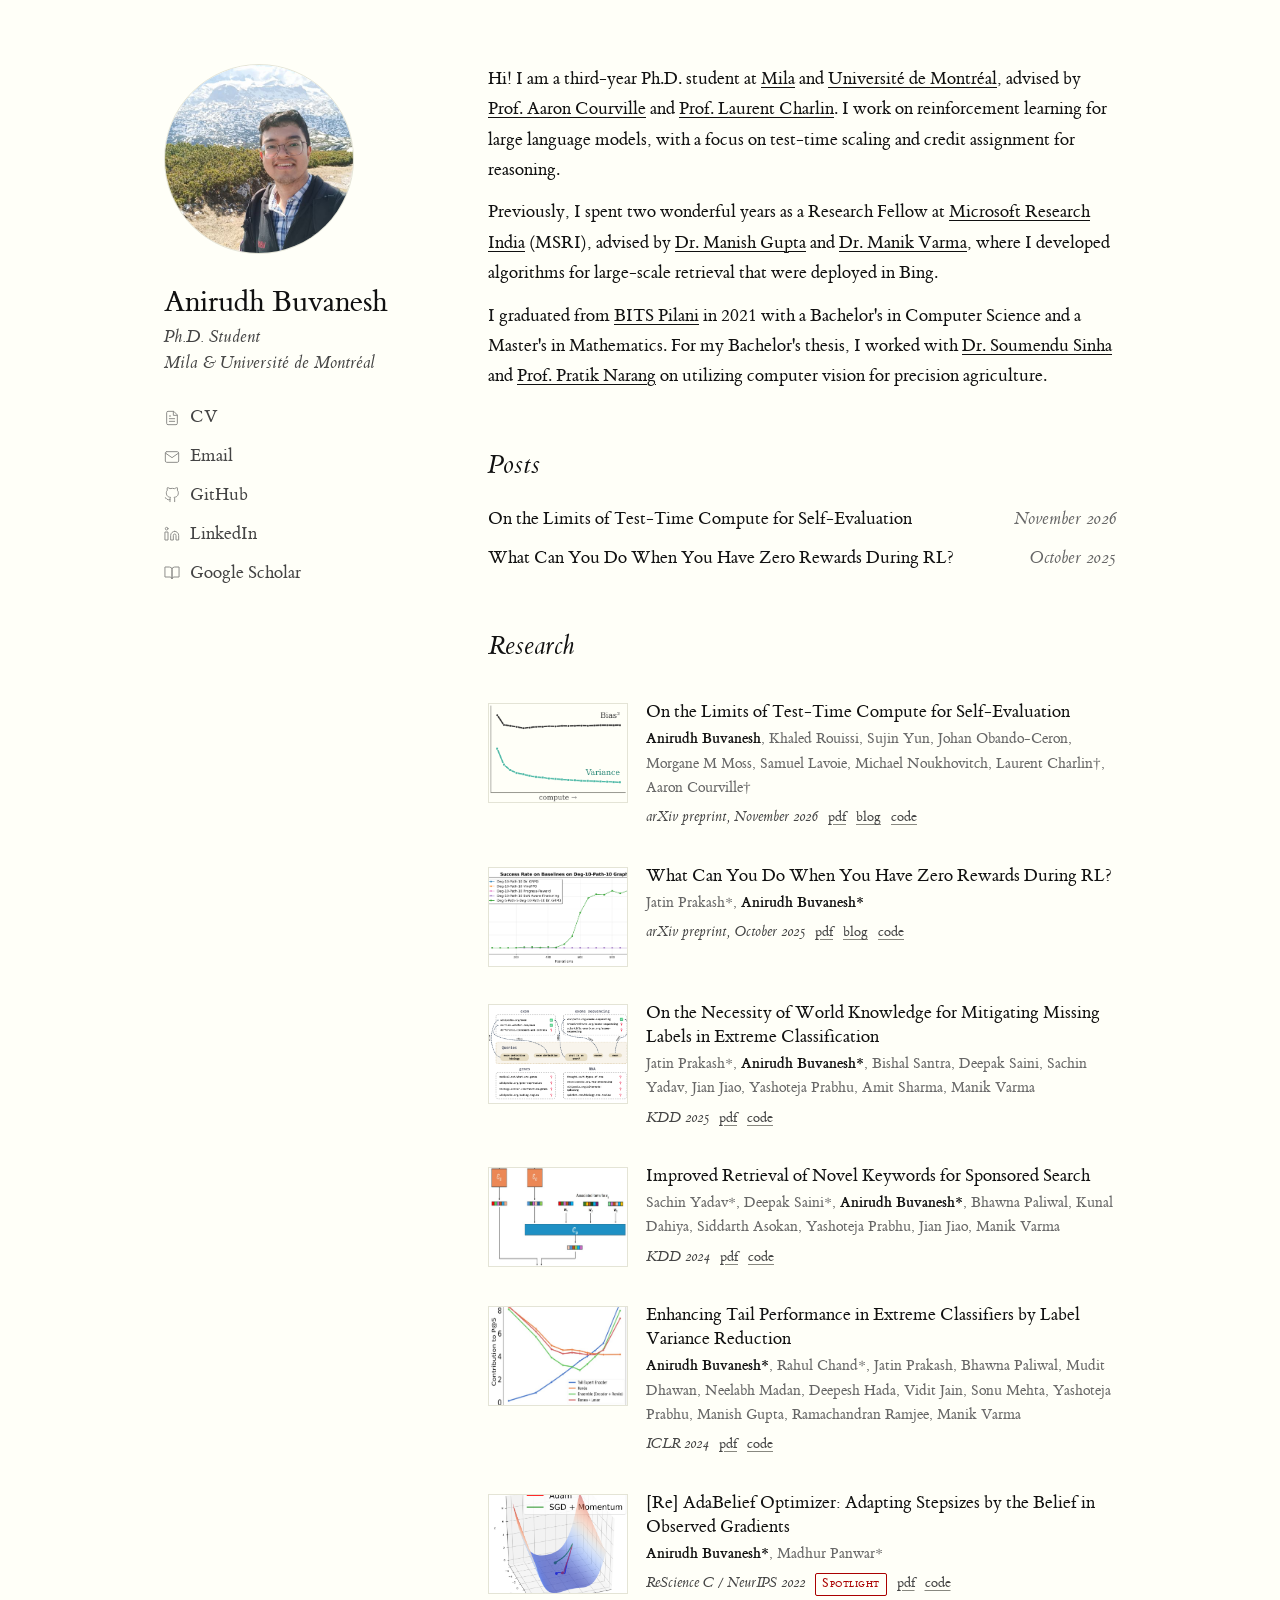
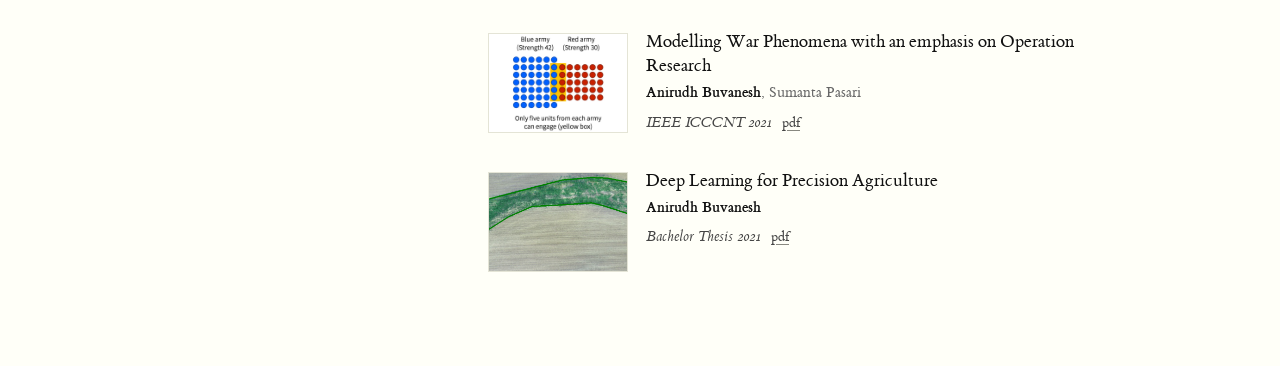
==== commit d00ad5c1: "Research: add the Scorpio paper; date the arXiv preprints" ====
--- a/index.html
+++ b/index.html
@@ -347,12 +347,26 @@
         <div class="papers">
 
           <div class="paper">
+            <img src="images/sides/Scorpio.png" alt="" class="paper-img">
+            <div class="paper-info">
+              <div class="paper-title"><a href="https://arxiv.org/abs/2611.00350" target="_blank">On the Limits of Test-Time Compute for Self-Evaluation</a></div>
+              <div class="paper-authors"><span class="me">Anirudh Buvanesh</span>, Khaled Rouissi, Sujin Yun, Johan Obando-Ceron, Morgane M Moss, Samuel Lavoie, Michael Noukhovitch, Laurent Charlin&dagger;, Aaron Courville&dagger;</div>
+              <div class="paper-meta">
+                <span class="paper-venue">arXiv preprint, November 2026</span>
+                <a class="paper-link" href="https://arxiv.org/pdf/2611.00350.pdf" target="_blank">pdf</a>
+                <a class="paper-link" href="blog/scorpio/">blog</a>
+                <a class="paper-link" href="https://github.com/anirudhb11/scorpio" target="_blank">code</a>
+              </div>
+            </div>
+          </div>
+
+          <div class="paper">
             <img src="images/sides/ZeroRewards.png" alt="" class="paper-img">
             <div class="paper-info">
               <div class="paper-title"><a href="https://arxiv.org/abs/2510.03971" target="_blank">What Can You Do When You Have Zero Rewards During RL?</a></div>
               <div class="paper-authors">Jatin Prakash*, <span class="me">Anirudh Buvanesh*</span></div>
               <div class="paper-meta">
-                <span class="paper-venue">arXiv preprint</span>
+                <span class="paper-venue">arXiv preprint, October 2025</span>
                 <a class="paper-link" href="https://arxiv.org/pdf/2510.03971.pdf" target="_blank">pdf</a>
                 <a class="paper-link" href="https://spiffy-airbus-472.notion.site/What-Can-You-Do-When-You-Have-Zero-Rewards-During-RL-260429bdb7308024b6bdd3ed4f64c15f" target="_blank">blog</a>
                 <a class="paper-link" href="https://github.com/rl4reasoning/rl-baselines" target="_blank">code</a>
